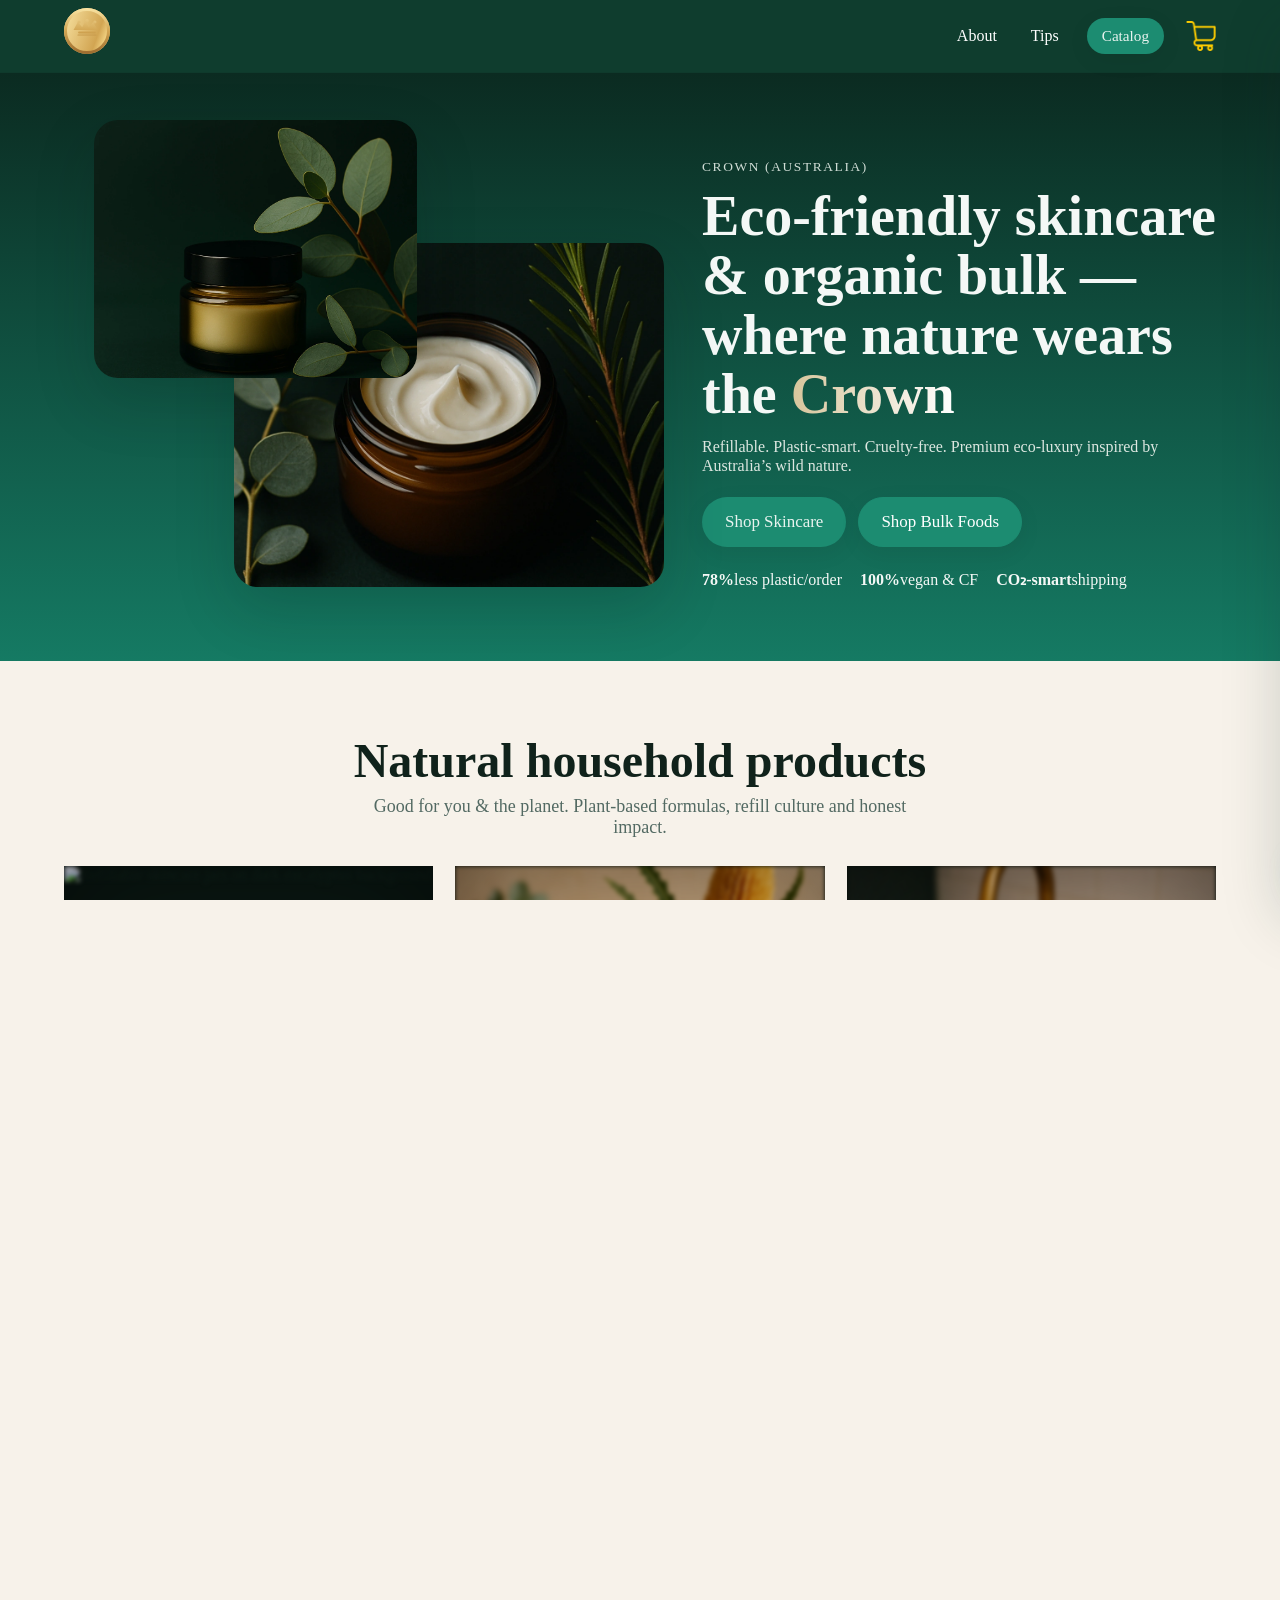
==== index.html @ f8f9db4a "first commit" ====
<!doctype html>
<html lang="en">

<head>
  <meta charset="utf-8" />
  <meta name="viewport" content="width=device-width, initial-scale=1" />
  <title>Crown (Australia) — Eco-friendly Skincare & Organic Bulk | EcoAuCrown</title>
  <meta name="description"
    content="EcoAuCrown by Crown (Australia): premium eco-friendly skincare and organic bulk products. Refill culture, zero-waste packaging, cruelty-free." />
  <meta property="og:title" content="Crown (Australia) — Eco-Friendly Products Inspired by Australia">
  <meta property="og:description"
    content="Discover Crown (Australia): eco skincare, bulk foods and home goods inspired by nature and crafted with care.">
  <meta property="og:image" content="./public/og/home.webp">
  <meta property="og:image:width" content="1200">
  <meta property="og:image:height" content="630">
  <meta property="og:type" content="website">

  <meta name="theme-color" content="#0f3d2e" />
  <link rel="icon" type="image/svg+xml" href="./public/favicon.svg">

  <link rel="stylesheet" href="./css/normalize.css" />
  <link rel="stylesheet" href="./css/styles.css" />
  <link rel="stylesheet" href="./css/cart.css" />
  <link rel="stylesheet" href="./css/header.css" />
  <link rel="stylesheet" href="./css/footer.css" />

</head>

<body>
  <div id="site-header"></div>

  <section class="hero" data-parallax>
    <div class="hero__layer hero__grad"></div>
    <div class="hero__layer hero__noise" aria-hidden="true"></div>
    <div class="hero__layer hero__blob hero__blob--1"></div>
    <div class="hero__layer hero__blob hero__blob--2"></div>
    <div class="hero__layer hero__leaves" aria-hidden="true"></div>

    <div class="container hero__grid">
      <div class="hero__media">
        <figure class="card tilt" data-tilt>
          <img src="./public/hero1.webp" alt="Refillable skincare jars" loading="eager" />
        </figure>
        <figure class="card tilt card--alt" data-tilt>
          <img src="./public/hero2.webp" alt="Organic bulk in glass" loading="lazy" />
        </figure>
      </div>

      <div class="hero__text" data-reveal>
        <p class="eyebrow">Crown (Australia)</p>
        <h1 class="hero__title">Eco-friendly skincare & organic bulk — where nature wears the <span
            class="shine">Crown</span></h1>
        <p class="lead">Refillable. Plastic-smart. Cruelty-free. Premium eco-luxury inspired by Australia’s wild nature.
        </p>

        <div class="hero__cta">
          <a class="btn btn--lg" href="./catalog.html#skincare">Shop Skincare</a>
          <a class="btn btn--ghost btn--lg" href="./catalog.html#bulk">Shop Bulk Foods</a>
        </div>

        <div class="hero__stats">
          <div class="stat"><strong>78%</strong><span>less plastic/order</span></div>
          <div class="stat"><strong>100%</strong><span>vegan & CF</span></div>
          <div class="stat"><strong>CO₂-smart</strong><span>shipping</span></div>
        </div>
      </div>
    </div>
  </section>

  <section class="categories" id="categories" aria-labelledby="catTitle" data-reveal>
    <div class="container">
      <header class="categories__head">
        <h2 id="catTitle">Natural household products</h2>
        <p class="categories__lead">Good for you & the planet. Plant-based formulas, refill culture and honest impact.
        </p>
      </header>

      <div class="cat-grid">
        <a class="cat-card" href="./catalog.html#skincare" aria-label="Shop Skincare">
          <figure class="cat-media">
            <img src="./public/skinCare.webp" alt="Refillable skincare jars on dark eucalyptus background" loading="lazy"
              decoding="async" width="720" height="576">
            <figcaption class="cat-label"><span class="cat-title">Skincare</span><span
                class="cat-badge">Refillable</span></figcaption>
          </figure>
        </a>

        <a class="cat-card" href="./catalog.html#bulk" aria-label="Shop Bulk foods">
          <figure class="cat-media">
            <img src="./public/bulk.webp" alt="Organic oats, chickpeas and pasta in glass jars" loading="lazy"
              decoding="async" width="720" height="576">
            <figcaption class="cat-label"><span class="cat-title">Bulk foods</span><span
                class="cat-badge">Plastic-light</span></figcaption>
          </figure>
        </a>

        <a class="cat-card" href="./catalog.html#home" aria-label="Shop Home goods">
          <figure class="cat-media">
            <img src="./public/homeGoods.webp" alt="Eco cleaning set with glass spray and bamboo brush" loading="lazy"
              decoding="async" width="720" height="576">
            <figcaption class="cat-label"><span class="cat-title">Home goods</span><span
                class="cat-badge">Non-toxic</span></figcaption>
          </figure>
        </a>
      </div>
    </div>
  </section>

  <section class="press" id="press" data-reveal>
    <div class="container">
      <header class="press__head">
        <h2>Crown in the press</h2>
      </header>

      <div class="press__viewport" tabindex="0" aria-roledescription="carousel" aria-live="polite">
        <ul class="press__track">
          <li class="quote" aria-label="The Green Journal">
            <blockquote class="quote__text">“Refillable formats from Crown (Australia) make eco housekeeping feel
              particularly premium — eucalyptus, tea tree and zero-waste glass.”</blockquote>
            <footer class="quote__meta"><span class="quote__source">The Green Journal</span></footer>
          </li>
          <li class="quote" aria-label="Eco Home UK">
            <blockquote class="quote__text">“I always recommend Crown’s lemon concentrate: powerful, skin-safe and
              plastic-smart.”</blockquote>
            <footer class="quote__meta"><span class="quote__source">Eco Home UK</span></footer>
          </li>
          <li class="quote" aria-label="Daily Minimal">
            <blockquote class="quote__text">“Crown turns everyday cleaning into a calm ritual — plant-based scents and
              cruelty-free formulas.”</blockquote>
            <footer class="quote__meta"><span class="quote__source">Daily Minimal</span></footer>
          </li>
        </ul>
      </div>

      <div class="press__nav" aria-label="Carousel controls">
        <button class="round" data-press-prev aria-label="Previous">‹</button>
        <button class="round" data-press-next aria-label="Next">›</button>
      </div>
    </div>
  </section>

  <section class="impact impact--pro" id="impact" data-reveal>
    <div class="container">
      <header class="impact__head">
        <h2>Measured impact</h2>
        <p class="impact__lead">Real cuts in plastic, smarter shipping, transparent ingredients — because nature wears
          the Crown.</p>
      </header>

      <div class="impact__grid impact__grid--pro">
        <article class="icard" data-target="78">
          <div class="icard__art icard__art--leaf" aria-hidden="true">
            <svg viewBox="0 0 64 64">
              <path d="M9 40c18-2 31-15 45-34 0 0-3 27-20 41S9 40 9 40Z" fill="currentColor" />
            </svg>
            <span class="spark"></span>
          </div>
          <h3 class="icard__title">Less plastic per order</h3>
          <p class="icard__value"><span class="num">0</span><span class="unit">%</span></p>
          <div class="igauge" style="--p:78">
            <svg viewBox="0 0 120 60">
              <path class="bg" d="M10,60 A50,50 0 0 1 110,60"></path>
              <path class="prog" d="M10,60 A50,50 0 0 1 110,60"></path>
            </svg>
          </div>
          <p class="icard__note">Refillable packaging + concentrates</p>
        </article>

        <article class="icard" data-target="32">
          <div class="icard__art icard__art--truck" aria-hidden="true">
            <svg viewBox="0 0 64 64">
              <path d="M4 40V22h26v18h-4m4-14h14l8 8v6h-6" fill="none" stroke="currentColor" stroke-width="3"
                stroke-linecap="round" stroke-linejoin="round" />
              <circle cx="22" cy="44" r="4.5" fill="currentColor" />
              <circle cx="50" cy="44" r="4.5" fill="currentColor" />
            </svg>
            <span class="spark"></span>
          </div>
          <h3 class="icard__title">CO₂-smart shipping</h3>
          <p class="icard__value"><span class="num">0</span><span class="unit">%</span></p>
          <div class="igauge">
            <svg viewBox="0 0 120 60" aria-hidden="true">
              <path class="bg" d="M10,60 A50,50 0 0 1 110,60"></path>
              <path class="prog" d="M10,60 A50,50 0 0 1 110,60"></path>
            </svg>
          </div>
          <p class="icard__note">Compact parcels & local partners</p>
        </article>

        <article class="icard" data-target="100">
          <div class="icard__art icard__art--drop" aria-hidden="true">
            <svg viewBox="0 0 64 64">
              <path d="M32 8s18 20 18 32A18 18 0 1 1 14 40C14 28 32 8 32 8Z" fill="currentColor" />
            </svg>
            <span class="spark"></span>
          </div>
          <h3 class="icard__title">Cruelty-free & vegan</h3>
          <p class="icard__value"><span class="num">0</span><span class="unit">%</span></p>
          <div class="igauge">
            <svg viewBox="0 0 120 60" aria-hidden="true">
              <path class="bg" d="M10,60 A50,50 0 0 1 110,60"></path>
              <path class="prog" d="M10,60 A50,50 0 0 1 110,60"></path>
            </svg>
          </div>
          <p class="icard__note">Tested for skin & planet safety</p>
        </article>
      </div>

      <div class="impact__cta">
        <a class="btn btn--lg" href="./tips.html">Read Sustainability Tips</a>
        <a class="btn btn--ghost btn--lg" href="./catalog.html">Open Catalog</a>
      </div>
    </div>
  </section>

  <section class="stripe" aria-label="Brand highlight ticker">
    <div class="stripe__inner">

      <div class="stripe__track" aria-hidden="true">
        <span class="stripe__item">99% natural ingredients</span><span class="dot">•</span>
        <span class="stripe__item">Family safe</span><span class="dot">•</span>
        <span class="stripe__item">Crown (Australia)</span><span class="dot">•</span>
        <span class="stripe__item">Vegan & cruelty-free</span><span class="dot">•</span>
        <span class="stripe__item">Refillable packaging</span><span class="dot">•</span>
        <span class="stripe__item">Compact parcels</span><span class="dot">•</span>
        <span class="stripe__item">Planet-positive</span><span class="dot">•</span>
      </div>
    </div>
    <div class="stripe__fade"></div>
  </section>

  <div id="site-footer"></div>

  <div class="cookiebar" data-cookiebar hidden>
    <p>We use cookies to improve your experience. By using EcoAuCrown you agree to our <a href="./cookies.html">Cookies
        Policy</a>.</p>
    <button class="btn btn--sm" data-accept-cookies>Accept</button>
  </div>
  <script defer src="./js/dynamic-loader.js"></script>
  <script defer src="./js/cart.js"></script>
  <script defer src="./js/nav.js"></script>
  <script defer src="./js/script.js"></script>
  <script defer src="./js/cookies.js"></script>

</body>

</html>
---- css/styles.css ----
:root {
  --ink: #10221b;
  --ink-soft: #4a6763;
  --mint: #0f3d2e;
  --mint-2: #0b2b21;
  --leaf: #1c8c71;
  --leaf-2: #157a63;
  --gold: #d7c59b;
  --gold-2: #bfae82;
  --sand: #f7f2ea;
  --container: 1200px;
  --pad-xl: 72px;
  --pad-md: 24px;
  --sh-sm: 0 6px 24px rgba(0, 0, 0, .06);
  --sh-md: 0 14px 36px rgba(0, 0, 0, .10);
  --sh-lg: 0 22px 60px rgba(8, 28, 22, .18)
}

* {
  box-sizing: border-box
}

html,
body {
  height: 100%
}
html, body { overflow-x: hidden; }

body {
  margin: 0;
  font-family: Georgia, "Times New Roman", serif;
  color: var(--ink);
  background: var(--sand);
  -webkit-font-smoothing: antialiased;
  -moz-osx-font-smoothing: grayscale
}

img {
  display: block;
  max-width: 100%;
  height: auto
}

button {
  cursor: pointer;
}

a {
  color: inherit;
  text-decoration: none
}

.container {
  max-width: var(--container);
  margin: 0 auto;
  padding: 0 var(--pad-md)
}

.muted {
  color: #667d75
}

.tiny {
  font-size: .9rem
}

.btn {
  display: inline-flex;
  align-items: center;
  gap: 10px;
  padding: 12px 20px;
  border-radius: 999px;
  border: 1px solid transparent;
  background: var(--leaf);
  color: #e8f3ef;
  box-shadow: var(--sh-sm);
  transition: transform .25s, box-shadow .25s, background .25s, opacity .25s
}

.btn:hover {
  transform: translateY(-2px);
  box-shadow: var(--sh-md)
}

.btn--sm {
  padding: 8px 14px;
  font-size: .95rem
}

.btn--lg {
  padding: 14px 22px;
  font-size: 1.06rem
}

.btn--full {
  width: 100%;
  justify-content: center
}

.btn--ghost {
  border: 1px solid var(--leaf);
  color: white
}



.hero {
  position: relative;
  overflow: hidden;
  padding: calc(var(--pad-xl)*1.2) 0 var(--pad-xl);
  color: #f4f8f6;
  background: linear-gradient(180deg, var(--mint-2) 0%, var(--leaf-2) 100%)
}

.hero__grid {
  position: relative;
  z-index: 1;
  display: grid;
  gap: 70px;
  align-items: center;
  grid-template-columns: minmax(320px, 1.05fr) minmax(320px, .95fr)
}

.eyebrow {
  letter-spacing: .12em;
  text-transform: uppercase;
  color: #dbe6df;
  margin: 0 0 12px;
  font-size: .84rem;
  opacity: .95
}

.hero__title {
  margin: 0 0 10px;
  line-height: 1.06;
  font-size: clamp(36px, 5vw, 56px)
}

.hero__title .shine {
  background: linear-gradient(90deg, var(--gold), #fff, var(--gold-2));
  -webkit-background-clip: text;
  background-clip: text;
  color: transparent;
  background-size: 200% 100%;
  animation: shine 5.5s linear infinite
}

@keyframes shine {
  0% {
    background-position: 0% 50%
  }

  100% {
    background-position: 200% 50%
  }
}

.lead {
  margin: 14px 0 22px;
  color: #e8efe9;
  max-width: 62ch;
  opacity: .95
}

.hero__cta {
  display: flex;
  gap: 12px;
  flex-wrap: wrap
}

.hero__stats {
  display: flex;
  gap: 18px;
  margin-top: 24px;
  flex-wrap: wrap
}

.hero__media {
  position: relative;
  justify-self: end;
  display: block;
  width: clamp(520px, 42vw, 700px);
  height: clamp(360px, 32vw, 520px)
}

.hero__media .card {
  position: absolute;
  border-radius: 24px;
  overflow: hidden;
  box-shadow: var(--sh-lg);
  margin: 0;
  transition: transform .25s, box-shadow .25s
}

.hero__media .card img {
  width: 100%;
  height: 100%;
  object-fit: cover;
  aspect-ratio: 5/4;
  background: #e9e3d8
}

.hero__media .card:nth-child(1) {
  z-index: 2;
  left: 0;
  top: -12%;
  width: 60%
}

.hero__media .card:nth-child(2) {
  z-index: 1;
  left: 26%;
  top: 18%;
  width: 80%
}

@media (hover:hover) {
  .hero__media .card:hover {
    transform: translateY(-3px);
    box-shadow: 0 26px 70px rgba(8, 28, 22, .28)
  }
}

@media (max-width:1200px) {
  .hero__media {
    width: clamp(420px, 40vw, 640px);
    height: clamp(320px, 34vw, 480px);
  }

  .hero__media .card:nth-child(1) {
    top: -30%;
    width: 74%
  }

  .hero__media .card:nth-child(2) {
    left: 22%;
    top: 30%;
    width: 82%
  }
}

@media (max-width:1024px) {
  .hero {
    padding: 64px 0 52px
  }


}

@media (max-width:950px) {
  .hero__grid {
    grid-template-columns: 1fr;
    gap: 28px
  }

  .hero__media {
    margin: 0;
    height: auto;
    display: flex;
    align-items: flex-start;
    justify-content: flex-start;
    gap: 14px;
    width: 100%;

  }



  .hero__media .card {
    width: 45%;
    max-width: 260px;
    position: static;
  }


}




@media (max-width:560px) {
  .hero__media .card:nth-child(1) {
    display: none;
  }

  .hero__title {
    font-size: clamp(28px, 6vw, 34px);
  }

  .hero__text {
    width: 100%;
    max-width: 62ch;
  }

  .btn--lg {
    padding: 12px 18px
  }

  .cat-label .cat-title {
    font-size: 12px;
  }

}

@media (max-width:400px) {
  .hero__text {
    width: 100%;
    max-width: 56ch;
  }
}

[data-reveal] {
  opacity: 0;
  transform: translateY(14px);
  transition: opacity .6s, transform .6s
}

.in-view {
  opacity: 1;
  transform: none
}

[hidden] {
  display: none !important
}

.cookiebar {
  position: fixed;
  left: 16px;
  right: 16px;
  bottom: 16px;
  z-index: 1000;
  display: flex;
  gap: 12px;
  align-items: center;
  justify-content: space-between;
  padding: 12px 14px;
  border-radius: 14px;
  background: #0f3d2e;
  color: #cfe0d9;
  border: 1px solid rgba(255, 255, 255, .1);
  box-shadow: var(--sh-lg);
  opacity: 0;
  transform: translateY(16px);
  transition: opacity .35s, transform .35s
}

.cookiebar.is-visible {
  opacity: 1;
  transform: translateY(0)
}

.cookiebar .btn {
  background: #e7efe9;
  color: #0f3d2e
}

.cookiebar a {
  color: #e7efe9;
  text-decoration: underline
}

.categories {
  padding: 72px 0
}

.categories__head, .impact__head{
  max-width: 880px;
  margin: 0 auto 28px;
  text-align: center
}

.categories h2, .impact__head h2 {
  font-size: clamp(28px, 4.2vw, 48px);
  margin: 0 0 8px
}

.categories__lead, .impact__lead {
  margin: 0 auto;
  color: #536a63;
  max-width: 62ch;
  font-size: 1.125rem
}

.cat-grid {
  display: grid;
  gap: 22px;
  grid-template-columns: repeat(3, 1fr);
  align-items: start
}

.cat-grid>* {
  min-width: 0
}

@media (max-width:720px) {
  .cat-grid {
    grid-template-columns: repeat(2, 1fr)
  }
}

.cat-card {
  display: block;
  height: 100%;
  overflow: hidden;
  background: transparent;
  transition: transform .35s, box-shadow .35s
}

.cat-media {
  position: relative;
  margin: 0;
  aspect-ratio: 5/4;
  width: 100%;
  overflow: hidden;
  background: #000;
}

.cat-media img {
  width: 100%;
  height: 100%;
  opacity: 1;
  object-fit: cover;
  object-position: center;
  transform: translateZ(0) scale(1);
  transition: transform .45s cubic-bezier(.22, .61, .36, 1);
  filter: blur(2px); 
}
.cat-media::before,
.cat-media::after {
  content: "";
  position: absolute;
  inset: 0;
  pointer-events: none;
}

.cat-media::before {
  background: rgba(12, 28, 22, .85); 
  transition: opacity .3s;
  opacity: 1;
}

.cat-media::after {
  box-shadow: inset 0 0 120px rgba(0, 0, 0, .5);
}

.cat-label {
  position: absolute;
  inset: 0;
  display: grid;
  place-content: center;
  gap: 12px;
  color: #fff;
  text-align: center;
  z-index: 1
}

.cat-title {
  margin: 0;
  font-weight: 800;
  line-height: 1.05;
  font-size: 20px;
  text-shadow: 0 2px 14px rgba(0, 0, 0, .35)
}

.cat-badge {
  display: inline-block;
  padding: 10px 14px;
  font-size: clamp(11px, 1.6vw, 16px);
  border-radius: 999px;
  border: 1px solid rgba(255, 255, 255, .38);
  background: rgba(255, 255, 255, .12);
  backdrop-filter: blur(2px);
  color: #fff
}

@media (hover:hover) {
  .cat-card:hover .cat-media img {
    transform: translateZ(0) scale(1.03);
    filter: blur(0); 
  }

  .cat-card:hover .cat-media img {
    transform: translateZ(0) scale(1.03)
  }

  .cat-card:hover .cat-media::before {
    opacity: .5
  }
}

.press {
  margin-top: 0;
  padding: 56px 0 24px;
  background: var(--sand)
}

.press__head {
  text-align: center;
  margin: 0 0 18px
}

.press__head h2 {
  margin: 0;
  font-size: clamp(28px, 4vw, 44px)
}

.press__viewport {
  overflow: hidden;
  position: relative;
  max-width: 960px;
  margin: 0 auto;
  border-radius: 22px
}

.press__track {
  display: flex;
  width: 100%;
  margin: 0;
  padding: 0;
  list-style: none;
  gap: 0;
  will-change: transform;
  backface-visibility: hidden;
  transition: transform .55s cubic-bezier(.22, .61, .36, 1)
}

.press__track>li {
  flex: 0 0 100%;
  max-width: 100%
}

.quote {
  min-height: 280px;
  padding: 36px clamp(20px, 6vw, 56px) 28px;
  display: grid;
  align-content: center;
  justify-items: center;
  gap: 18px;
  text-align: center;
  background: rgba(255, 255, 255, .72);
  border: 1px solid rgba(16, 34, 27, .08);
  border-radius: 18px;
  box-shadow: 0 18px 50px rgba(15, 45, 38, .08)
}

.quote__text {
  margin: 0;
  font-weight: 300;
  line-height: 1.2;
  color: #2b2422;
  font-size: clamp(22px, 3.1vw, 38px);
  max-width: 26ch;
  hyphens: auto;
  overflow-wrap: anywhere
}

.quote__meta {
  color: #4e4643;
  font-size: 1rem
}

.quote__source {
  color: var(--leaf)
}

.press__nav {
  max-width: 960px;
  margin: 18px auto 0;
  display: flex;
  align-items: center;
  justify-content: space-between
}

.round {
  width: 52px;
  height: 52px;
  border-radius: 50%;
  background: transparent;
  color: #1a2e2b;
  border: 1px solid rgba(16, 34, 27, .22);
  display: flex;
  align-items: center;
  justify-content: center;
  transition: .25s;
  cursor: pointer
}

.round:hover {
  background: rgba(16, 34, 27, .06);
  transform: translateY(-2px);
  box-shadow: var(--sh-sm)
}

.round:disabled {
  opacity: .4;
  cursor: default
}

@media (max-width:760px) {
  .press {
    padding: 48px 0 18px
  }

  .quote {
    min-height: unset;
    padding: 28px 18px
  }

  .icard {
    width: 450px;
    height: 420px;
  }
}

.impact--pro.impact {
  padding: 72px 0;
}

.impact__cta {
  display: flex;
  justify-content: center;
  margin-top: 20px;
  gap: 10px
}

.impact__grid--pro {
  display: flex;
  flex-wrap: wrap;
  gap: 20px;
  justify-content: center
}

.icard {
  position: relative;
  border-radius: 22px;
  padding: 22px 22px 18px;
  background: linear-gradient(180deg, rgba(255, 255, 255, .86), rgba(255, 255, 255, .98));
  border: 1px solid rgba(16, 34, 27, .08);
  box-shadow: 0 14px 40px rgba(15, 45, 38, .10);
  overflow: hidden;
  transition: transform .35s, box-shadow .35s
}

.icard:hover {
  transform: translateY(-6px);
  box-shadow: 0 26px 70px rgba(15, 45, 38, .16)
}

.icard__art {
  width: 56px;
  height: 56px;
  border-radius: 16px;
  display: grid;
  place-items: center;
  margin-bottom: 10px;
  background: linear-gradient(145deg, var(--leaf), var(--leaf-2));
  color: var(--sand);
  position: relative;
  isolation: isolate;
  box-shadow: inset 0 0 0 1px rgba(255, 255, 255, .25)
}

.icard__art svg {
  width: 32px;
  height: 32px;
  opacity: .95
}

.icard__title {
  margin: 0 0 6px;
  font-size: 1.06rem;
  color: #21493f;
  font-weight: 600
}

.icard__value {
  margin: 0 0 10px;
  font-weight: 700;
  font-size: 1.9rem;
  letter-spacing: .02em;
  color: #10221b
}

.icard__value .unit {
  font-weight: 700;
  font-size: 1.1rem;
  margin-left: 2px
}

.icard__note {
  margin: 25px 0 0;
  color: #5f736c
}

.ibar {
  height: 12px;
  border-radius: 999px;
  background: #dceee7;
  border: 1px solid rgba(16, 34, 27, .08);
  overflow: hidden
}

.ibar__fill {
  height: 100%;
  width: calc(var(--p, 0)*1%);
  transform-origin: left;
  background: linear-gradient(90deg, var(--leaf), var(--leaf-2))
}

.igauge svg {
  width: 100%;
  height: auto;
  overflow: visible;
}


.igauge .bg,
.igauge .prog {
  fill: none;
  stroke-linecap: round;
  stroke-width: 12;
}


.igauge .bg {
  stroke: #dceee7;
  opacity: .95;
}

.igauge .prog {
  stroke: #1c8c71;
  transition: stroke-dashoffset .6s ease;
}

.refill {
  padding: 72px 0;
  background: var(--sand)
}

.refill__head {
  max-width: 880px;
  margin: 0 auto 28px;
  text-align: center
}

.refill h2 {
  margin: 0 0 8px;
  font-size: clamp(28px, 4.2vw, 48px)
}

.refill__lead {
  margin: 0 auto;
  max-width: 62ch;
  color: #536a63;
  font-size: 1.125rem
}

.steps {
  display: grid;
  gap: 22px;
  margin-top: 22px;
  grid-template-columns: repeat(4, 1fr)
}

@media (max-width:1024px) {
  .steps {
    grid-template-columns: repeat(2, 1fr)
  }
}

@media (max-width:560px) {
  .steps {
    grid-template-columns: 1fr
  }
}

.step {
  background: linear-gradient(180deg, rgba(255, 255, 255, .92), rgba(255, 255, 255, .98));
  border: 1px solid rgba(16, 34, 27, .08);
  border-radius: 22px;
  padding: 18px 18px 16px;
  box-shadow: var(--sh-sm);
  transition: transform .35s, box-shadow .35s
}

.step:hover {
  transform: translateY(-6px);
  box-shadow: var(--sh-lg)
}

.step__num {
  width: 34px;
  height: 34px;
  border-radius: 50%;
  display: grid;
  place-items: center;
  background: var(--leaf-2);
  color: #e7efe9;
  font-weight: 700;
  margin-bottom: 10px;
  box-shadow: 0 0 0 4px #e7efe9
}

.step__icon {
  width: 46px;
  height: 46px;
  border-radius: 14px;
  margin-bottom: 8px;
  background: linear-gradient(145deg, var(--leaf), var(--leaf-2));
  position: relative;
  box-shadow: inset 0 0 0 1px rgba(255, 255, 255, .2)
}

.step__title {
  margin: 6px 0 4px;
  font-size: 1.06rem;
  color: #21493f
}

.step__text {
  margin: 0;
  color: #5f736c
}

.stripe {
  --bg: #0f3d2e;
  --fg: #d7c59b;
  --muted: rgba(215, 197, 155, .55);
  position: relative;
  overflow: hidden;
  background: var(--bg);
  color: var(--fg);
  border-top: 1px solid rgba(255, 255, 255, .06);
  border-bottom: 1px solid rgba(0, 0, 0, .18);
  padding: 14px 0
}

.stripe__track {
  display: inline-flex;
  align-items: center;
  gap: 22px;
  white-space: nowrap;
  will-change: transform;
  animation: stripe-move 28s linear infinite
}

.stripe__item {
  font-weight: 700;
  letter-spacing: .02em;
  font-size: clamp(16px, 2.2vw, 28px)
}

.stripe .dot {
  opacity: .7;
  color: var(--muted);
  font-size: 1.2em
}

.stripe::before,
.stripe::after {
  content: "";
  position: absolute;
  top: 0;
  bottom: 0;
  width: 60px;
  pointer-events: none
}

.stripe::before {
  left: 0;
  background: linear-gradient(90deg, rgba(15, 61, 46, 1), rgba(15, 61, 46, 0))
}

.stripe::after {
  right: 0;
  background: linear-gradient(270deg, rgba(15, 61, 46, 1), rgba(15, 61, 46, 0))
}

@keyframes stripe-move {
  from {
    transform: translateX(0)
  }

  to {
    transform: translateX(-100%)
  }
}

@media (prefers-reduced-motion:reduce) {
  .stripe__track {
    animation: none
  }
}
---- css/cart.css ----
.cart-btn {
    position: relative;
    display: inline-flex;
    gap: .5rem;
    align-items: center;
    padding: .5rem;
    border-radius: 16px
}

.cart-btn svg {
    width: 24px;
    height: 24px
}

.cart-badge {
    position: absolute;
    top: -6px;
    right: -6px;
    min-width: 18px;
    height: 18px;
    border-radius: 999px;
    background: var(--teal, #7fbdb6);
    color: #fff;
    font: 600 11px/18px system-ui, -apple-system, Segoe UI, Roboto, sans-serif;
    text-align: center;
    padding: 0 4px
}

.cart-overlay {
    position: fixed;
    inset: 0;
    background: rgba(0, 0, 0, .36);
    opacity: 0;
    pointer-events: none;
    transition: opacity .2s ease;
    z-index: 1000
}

.cart-overlay.show {
    opacity: 1;
    pointer-events: auto
}

.cart-drawer {
    position: fixed;
    top: 0;
    right: -420px;
    width: 420px;
    max-width: 92vw;
    height: 100dvh;
    background: #fff;
    box-shadow: var(--shadow-lg, 0 22px 60px rgba(15, 45, 38, .18));
    display: flex;
    flex-direction: column;
    border-top-left-radius: 22px;
    border-bottom-left-radius: 22px;
    transition: right .28s ease;
    z-index: 1001
}

.cart-drawer.open {
    right: 0
}

.cart-hd {
    display: flex;
    align-items: center;
    justify-content: space-between;
    padding: 18px 16px 12px;
    border-bottom: 1px solid var(--line-soft, #e6efed)
}

.cart-title {
    font: 700 18px/1.2 ui-sans-serif, system-ui, Segoe UI, Roboto, sans-serif;
    color: var(--ink, #1a2e2b)
}

.cart-close {
    appearance: none;
    background: none;
    border: 0;
    padding: 8px;
    border-radius: 12px;
    cursor: pointer
}

.cart-body {
    flex: 1;
    overflow: auto;
    padding: 8px 12px
}

.ci {
    display: grid;
    grid-template-columns: 72px 1fr auto;
    gap: 12px;
    align-items: center;
    padding: 10px;
    border-radius: 14px;
    border: 1px solid var(--line-soft, #e6efed);
    margin: 8px 0
}

.ci-img {
    width: 72px;
    height: 72px;
    border-radius: 12px;
    overflow: hidden;
    background: #f6faf9;
    display: grid;
    place-items: center
}

.ci-img img {
    width: 100%;
    height: 100%;
    object-fit: cover
}

.ci-ttl {
    font: 600 14px/1.3 ui-sans-serif, system-ui, sans-serif;
    color: var(--ink, #1a2e2b);
    margin: 0 0 4px
}

.ci-tag {
    font: 12px/1.2 ui-sans-serif;
    color: var(--muted, #5f7b75)
}

.ci-qty {
    display: inline-flex;
    align-items: center;
    border: 1px solid var(--line-soft, #e6efed);
    border-radius: 999px;
    overflow: hidden
}

.ci-qty button {
    width: 28px;
    height: 28px;
    border: 0;
    background: #fff;
    cursor: pointer
}

.ci-qty input {
    width: 34px;
    text-align: center;
    border: 0;
    outline: none
}

.ci-price {
    font: 600 14px/1 ui-sans-serif;
    color: var(--ink, #1a2e2b)
}

.ci-del {
    appearance: none;
    border: 0;
    background: none;
    cursor: pointer;
    padding: 6px;
    color: #a33
}

.cart-empty {
    padding: 24px;
    text-align: center;
    color: var(--muted, #5f7b75)
}

.cart-ft {
    border-top: 1px solid var(--line-soft, #e6efed);
    padding: 12px
}

.tot {
    display: grid;
    grid-template-columns: 1fr auto;
    gap: 6px;
    margin: 6px 0
}

.tot .lbl {
    color: var(--muted, #5f7b75)
}

.tot .val {
    font-weight: 700
}

.cart-checkout {
    margin-top: 10px;
    width: 100%;
    height: 44px;
    border: 0;
    border-radius: 14px;
    background: var(--leaf);
    color: #fff;
    font: 600 15px/44px ui-sans-serif;
    cursor: pointer;
    box-shadow: 0 8px 26px rgba(127, 189, 182, .32)
}
.cart-checkout.disabled {
    opacity: 0.6;
    background-color: #7ba091;
    cursor: not-allowed;
    pointer-events: none;
    transition: opacity 0.3s ease;
  }
  
.toast {
    position: fixed;
    left: 50%;
    bottom: 24px;
    transform: translateX(-50%) translateY(20px);
    opacity: 0;
    padding: 10px 14px;
    border-radius: 12px;
    background: #111;
    color: #fff;
    font: 600 13px/1 ui-sans-serif;
    z-index: 1200;
    transition: .25s ease
}

.toast.show {
    opacity: 1;
    transform: translateX(-50%) translateY(0)
}

@media (max-width:1100px) {
    .catalog__wrap {
        grid-template-columns: 1fr
    }

    .filters {
        position: static
    }

    .filters__toggle {
        cursor: pointer;
        display: inline-flex;
        align-items: center;
        gap: 8px;
        margin-bottom: 12px;
        border: 1px solid var(--line-soft);
        background: #fff;
        padding: 10px 12px;
        border-radius: 12px
    }

    .filters[aria-open="false"] .filters__panel {
        display: none
    }

    .eco-modal__inner {
        grid-template-columns: 1fr
    }

    .card {
        min-height: 60%
    }
}

@media (max-width:920px) {
    .grid {
        grid-template-columns: repeat(2, 1fr);
        gap: 22px
    }
}

@media (max-width:560px) {
    .catalog__bar {
        grid-template-columns: 1fr
    }

    .grid {
        grid-template-columns: 1fr;
        gap: 18px
    }

    .card__title {
        font-size: 18px
    }

    .pager {
        gap: 8px
    }

    .pager__btn {
        min-width: 34px;
        height: 34px;
        border-radius: 9px
    }

    .card__img {
        height: 420px;
    }
}
---- css/header.css ----
.site-header {
    position: sticky;
    top: 0;
    z-index: 100;
    color: #fff;
    backdrop-filter: saturate(140%) blur(12px);
    background: #0f3d2e;
    border-bottom: 1px solid rgba(16, 34, 27, .08);
    transition: background .35s, border-color .35s, transform .35s
}


.header__row {
    display: flex;
    align-items: center;
    justify-content: space-between;
    min-height: 72px
}



.nav__logo {
    width: 46px;
    height: 46px;
    margin-bottom: 10px;
    border-radius: 9999px;
    display: flex;
    border: none;
    background: linear-gradient(110deg, #f9e4a4 0, #d2a552 40%, #f6d889 50%, #d2a552 60%, #9a6a2e 100%);
    align-items: center;
    justify-content: center;
    background-size: 200% 100%;
    animation: shine 3.6s linear infinite
}

.cart {
    width: 30px;
    height: 30px;
    background-color: inherit;
    border: none;
    cursor: pointer
}


.nav {
    display: flex;
    align-items: center;
    gap: 22px
}

.nav__link {
    position: relative;
    padding: 10px 6px
}

.nav__link:after {
    content: "";
    position: absolute;
    left: 0;
    right: 0;
    bottom: 6px;
    height: 2px;
    background: currentColor;
    transform: scaleX(0);
    transform-origin: left;
    transition: transform .25s
}

.nav__link:hover:after {
    transform: scaleX(1)
}



.site-header.is-on-hero .nav__link,
.site-header.is-on-hero .btn {
    color: #e8f1ec
}

.site-header.is-on-hero .btn {
    background: rgba(255, 255, 255, .12);
    border-color: transparent
}

.burger {
    display: block;
    background: none;
    border: 0;
    cursor: pointer;
    padding: 8px;
    width: 32px;
    height: 32px;
    z-index: 300
}

.burger span {
    display: block;
    width: 24px;
    color: gold;
    height: 2px;
    margin: 5px auto;
    background: currentColor;
    transition: .3s
}

.burger[aria-expanded="true"] span:nth-child(1) {
    transform: translateY(7px) rotate(45deg)
}

.burger[aria-expanded="true"] span:nth-child(2) {
    opacity: 0
}

.burger[aria-expanded="true"] span:nth-child(3) {
    transform: translateY(-7px) rotate(-45deg)
}

@media (max-width:900px) {
    .nav {
        display: none
    }

    .burger {
        display: block
    }

    .mobile {
        position: fixed;
        top: 0;
        right: 0;
        width: min(320px, 85vw);
        height: 100vh;
        display: flex;
        flex-direction: column;
        gap: 18px;
        padding: 34px 24px;
        background: #0f3d2e;
        color: #e8f3ef;
        box-shadow: -18px 0 40px rgba(0, 0, 0, .35);
        transform: translateX(100%);
        transition: transform .42s cubic-bezier(.22, .61, .36, 1);
        z-index: 250;
        pointer-events: none
    }
    .mobile__close {
        align-self: flex-end;
        background: none;
        border: none;
        font-size: 26px;
        line-height: 1;
        padding: 6px;
        margin-bottom: 4px;
        cursor: pointer;
        color: #e8f3ef;
        transition: opacity .25s;
    }
    
    .mobile__close:hover {
        opacity: .65;
    }
    

    .mob-links {
        display: flex; gap: 20px;
    }
    .mobile__meta {
        display: flex;
        gap: 10px
    }

    .mobile.is-open {
        transform: translateX(0);
        pointer-events: auto
    }

    .mobile a {
        font-size: 1.15rem;
        font-weight: 500;
        padding: 10px 0
    }

    .mobile-overlay{
        position: fixed;
        inset: 0;
        background: rgba(0,0,0,.45);
        backdrop-filter: blur(2px);
        opacity: 0;
        pointer-events: none;
        transition: opacity .28s ease;
      }

      .mobile-overlay.is-open{
        pointer-events: auto;
      }
      

      body.no-scroll{
        position: fixed;
        top: var(--lock-top, 0);
        left: 0; right: 0;
        width: 100%;
        overflow: hidden;
        padding-right: var(--sbw, 0px); 
      }
}

@media (min-width:901px) {
    .burger {
        display: none !important
    }

    .mobile,
    .mobile-overlay {
        display: none !important;
        transform: none !important;
        pointer-events: none !important
    }
}
---- css/footer.css ----
.footer-luxe {
    background: radial-gradient(70% 90% at 50% 100%, #0f3d2e, #08231a 60%);
    color: #e8f3ef;
    padding: 72px 0 36px;
    border-top: 1px solid rgba(255, 255, 255, .06)
}


.f-wrap {
    display: flex;
    align-items: flex-start;
    justify-content: space-between;
    gap: 40px;
    flex-wrap: wrap
}

.f-logo {
    width: 62px;
    filter: drop-shadow(0 0 8px rgba(213, 183, 118, .3))
}

.f-brand {
    max-width: 300px;
    font-size: .97rem;
    line-height: 1.55;
    opacity: .88
}

.f-nav {
    display: flex;
    flex-direction: column;
    gap: 8px
}

.f-nav a {
    font-size: .98rem;
    color: #e8f3ef;
    opacity: .75;
    transition: .25s
}

.f-nav a:hover {
    opacity: 1;
    color: #d7c59b;
    transform: translateX(4px)
}

.f-sub {
    display: flex;
    background: rgba(255, 255, 255, .08);
    border: 1px solid rgba(255, 255, 255, .14);
    border-radius: 999px;
    padding: 4px;
    backdrop-filter: blur(6px)
}

.f-sub input {
    background: transparent;
    border: 0;
    color: #fff;
    padding: 0 14px;
    width: 180px
}

.f-sub input::placeholder {
    color: rgba(255, 255, 255, .6)
}

.f-sub button {
    width: 44px;
    height: 44px;
    border-radius: 50%;
    border: 0;
    cursor: pointer;
    background: radial-gradient(circle at 30% 30%, #f9e4a4, #bfae82);
    color: #08231a;
    font-size: 1.1rem;
    font-weight: 700;
    display: grid;
    place-items: center;
    transition: .2s
}

.f-sub button:hover {
    transform: translateY(-2px);
    filter: brightness(1.05)
}

.f-bottom {
    margin-top: 32px;
    border-top: 1px solid rgba(255, 255, 255, .10);
    padding-top: 18px;
    text-align: center;
    font-size: .88rem;
    opacity: .7
}

.f-bottom a {
    margin: 0 8px;
    color: #d7c59b
}
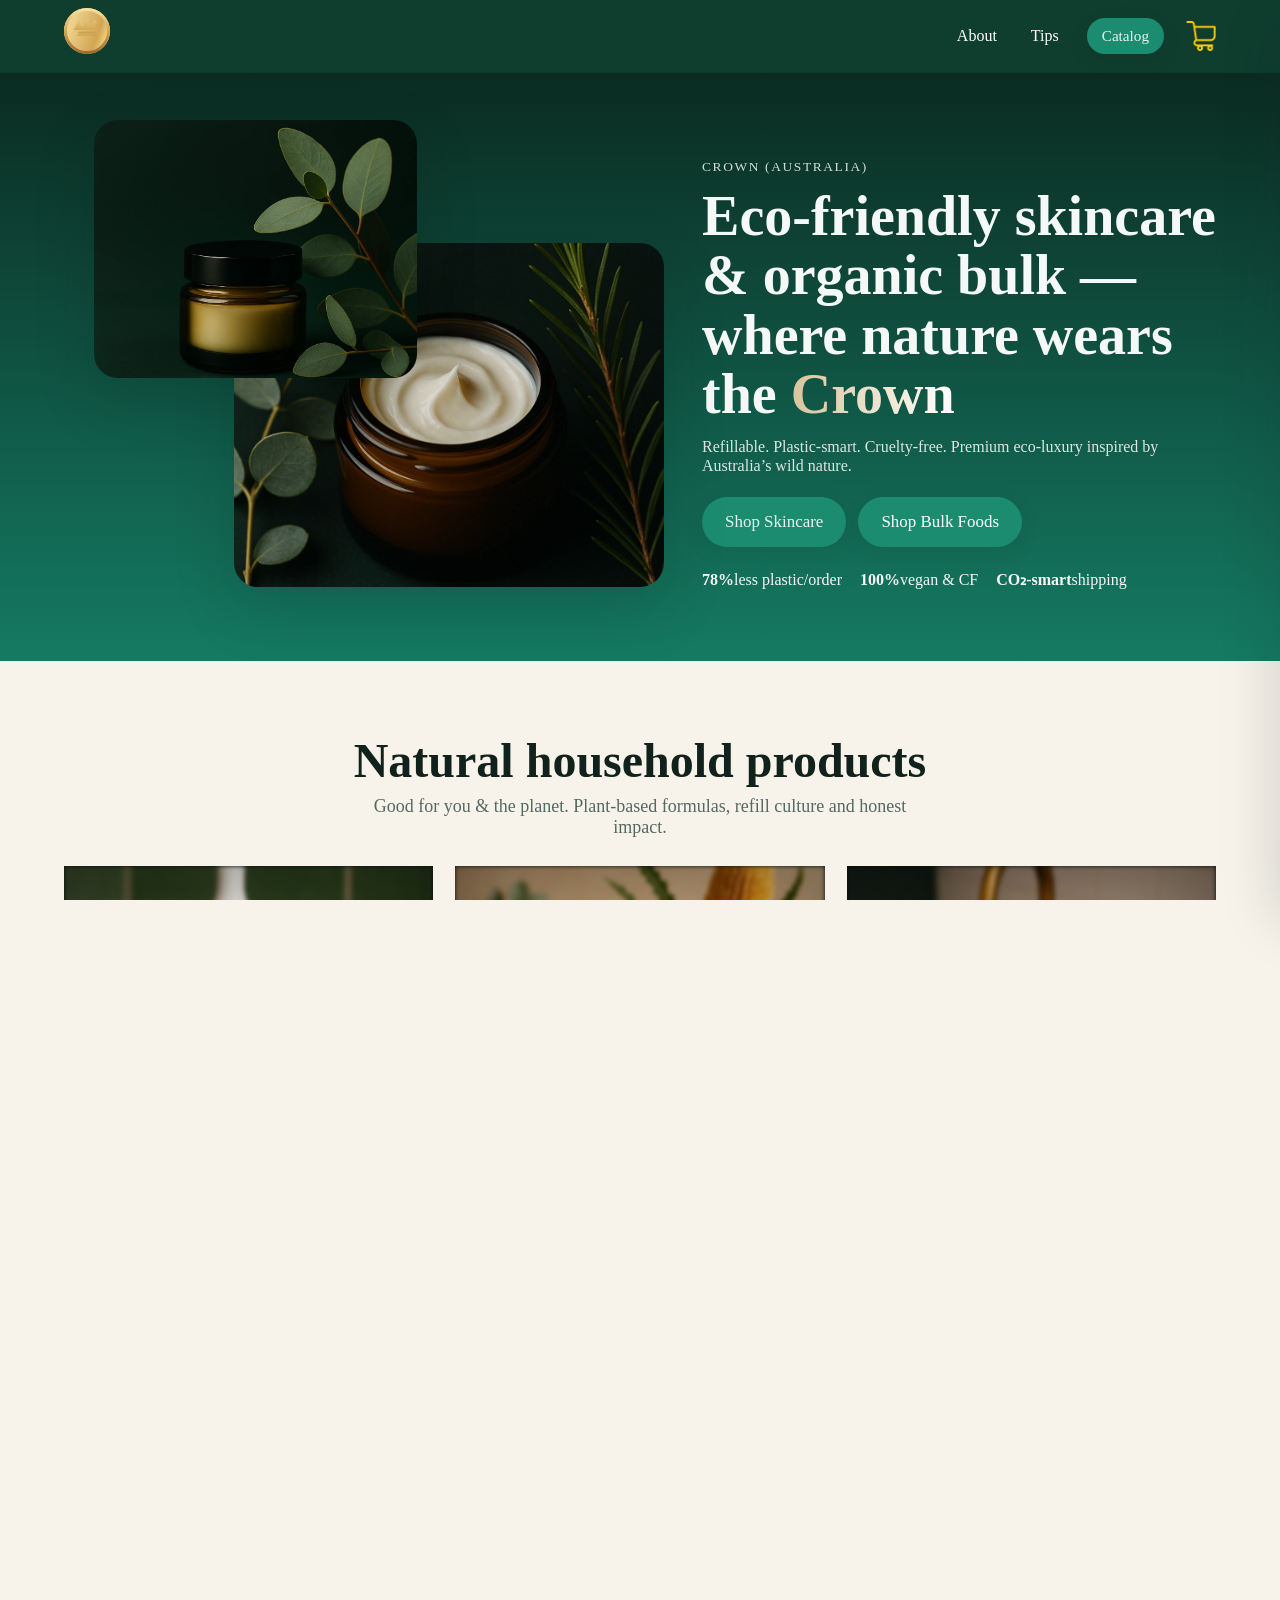
==== commit b95f3728: "Fix image extensions" ====
--- a/index.html
+++ b/index.html
@@ -78,7 +78,7 @@
       <div class="cat-grid">
         <a class="cat-card" href="./catalog.html#skincare" aria-label="Shop Skincare">
           <figure class="cat-media">
-            <img src="./public/skinCare.webp" alt="Refillable skincare jars on dark eucalyptus background" loading="lazy"
+            <img src="./public/skincare.webp" alt="Refillable skincare jars on dark eucalyptus background" loading="lazy"
               decoding="async" width="720" height="576">
             <figcaption class="cat-label"><span class="cat-title">Skincare</span><span
                 class="cat-badge">Refillable</span></figcaption>
